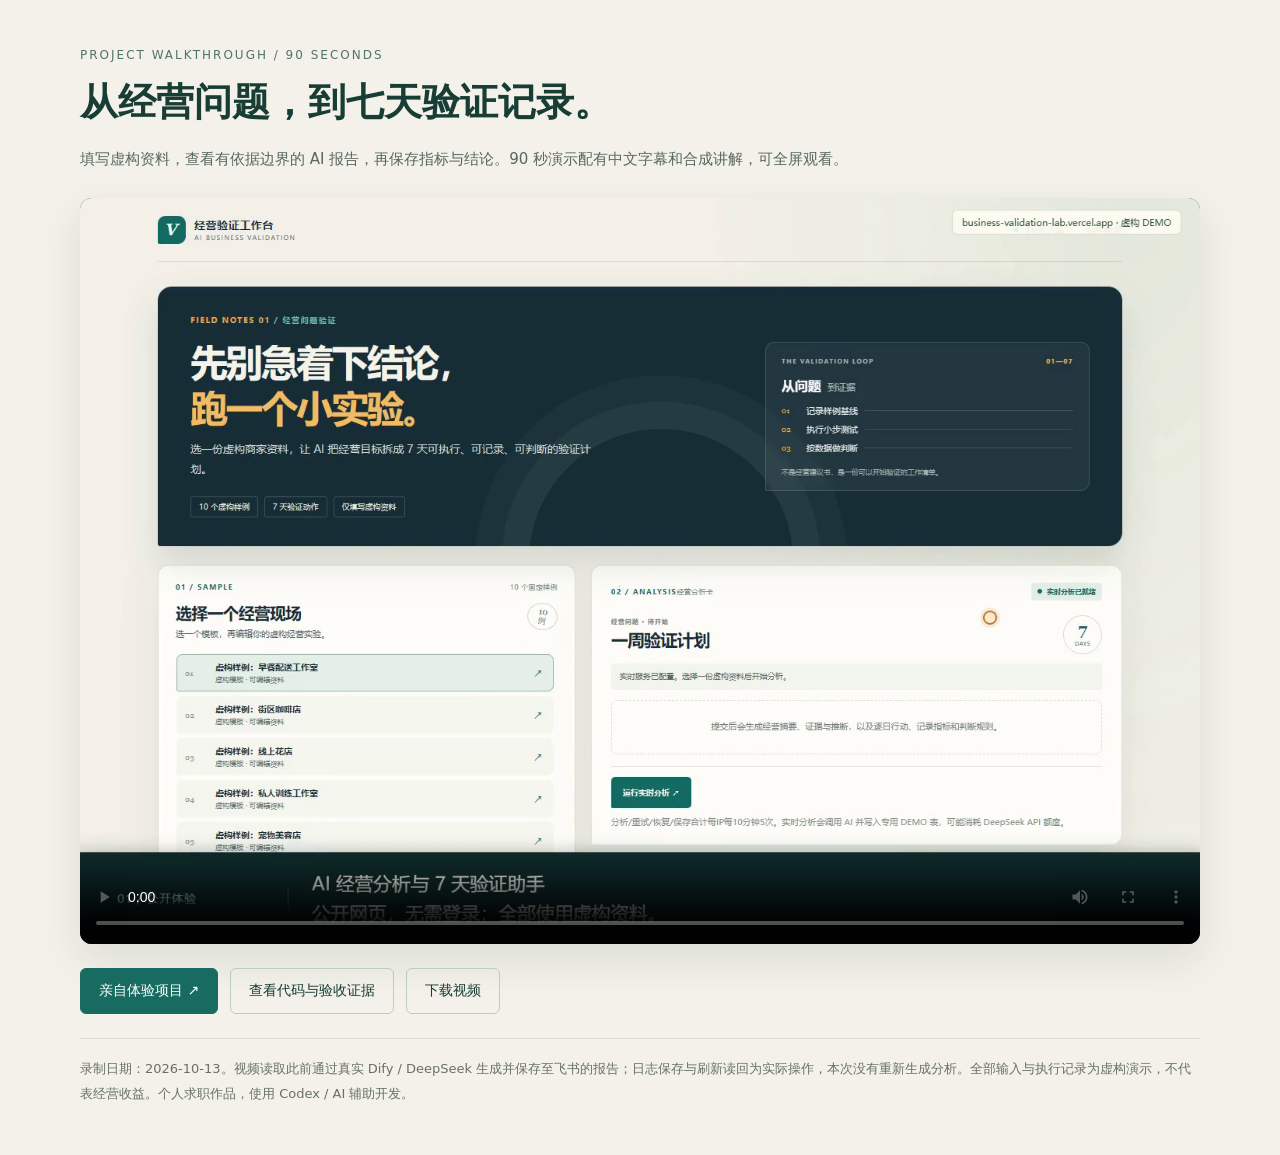
==== static/demo/index.html @ 0d1d4eaa "docs: add narrated 90-second project walkthrough" ====
<!doctype html>
<html lang="zh-CN">
  <head>
    <meta charset="utf-8">
    <meta name="viewport" content="width=device-width, initial-scale=1">
    <meta name="theme-color" content="#102c2b">
    <meta name="description" content="90 秒了解 AI 经营分析与七天验证：填写虚构资料、读取真实报告、保存日志并刷新恢复。">
    <title>90 秒项目演示 · AI 经营分析与 7 天验证助手</title>
    <style>
      :root { color-scheme: light; font-family: "Microsoft YaHei", "PingFang SC", system-ui, sans-serif; color: #173d35; background: #f3f1e9; }
      * { box-sizing: border-box; }
      body { margin: 0; }
      main { width: min(1120px, calc(100% - 40px)); margin: 48px auto; }
      .kicker { margin: 0 0 14px; color: #527369; font-size: 12px; letter-spacing: 2px; }
      h1 { margin: 0 0 16px; font-size: clamp(25px, 4vw, 38px); line-height: 1.4; }
      .intro { max-width: 780px; margin: 0 0 24px; font-size: 15px; line-height: 1.9; color: #57685e; }
      video { display: block; width: 100%; aspect-ratio: 3 / 2; background: #102c2b; border-radius: 12px; box-shadow: 0 16px 44px #173d351a; }
      .actions { display: flex; flex-wrap: wrap; gap: 12px; margin: 24px 0; }
      .actions a { display: inline-flex; align-items: center; justify-content: center; min-height: 46px; padding: 11px 18px; border: 1px solid #bdcdc2; border-radius: 6px; text-decoration: none; color: #173d35; font-size: 14px; }
      .actions .primary { background: #176b60; border-color: #176b60; color: white; }
      a:focus-visible, video:focus-visible { outline: 3px solid #bd802d; outline-offset: 4px; }
      .note { margin: 0; padding-top: 18px; border-top: 1px solid #d9dfd4; color: #677268; font-size: 13px; line-height: 1.9; }
      @media (max-width: 600px) { main { width: calc(100% - 28px); margin: 30px auto; } .actions a { flex: 1 1 auto; } video { border-radius: 7px; } }
    </style>
  </head>
  <body>
    <main>
      <p class="kicker">PROJECT WALKTHROUGH / 90 SECONDS</p>
      <h1>从经营问题，到七天验证记录。</h1>
      <p class="intro">填写虚构资料，查看有依据边界的 AI 报告，再保存指标与结论。90 秒演示配有中文字幕和合成讲解，可全屏观看。</p>
      <video controls playsinline preload="metadata" poster="/static/demo/demo-poster.png" aria-label="AI 经营分析与七天验证助手，90 秒操作演示">
        <source src="/static/demo/project-demo.mp4" type="video/mp4">
        <track kind="captions" src="/static/demo/project-demo.vtt" srclang="zh-CN" label="中文讲解字幕">
        你的浏览器无法播放视频，请下载 MP4 后观看。
      </video>
      <nav class="actions" aria-label="体验与资料">
        <a class="primary" href="/">亲自体验项目 ↗</a>
        <a href="https://github.com/Heart727/business-validation-lab">查看代码与验收证据</a>
        <a href="/static/demo/project-demo.mp4" download="AI经营分析_90秒演示.mp4">下载视频</a>
      </nav>
      <p class="note">录制日期：2026-10-13。视频读取此前通过真实 Dify / DeepSeek 生成并保存至飞书的报告；日志保存与刷新读回为实际操作，本次没有重新生成分析。全部输入与执行记录为虚构演示，不代表经营收益。个人求职作品，使用 Codex / AI 辅助开发。</p>
    </main>
  </body>
</html>
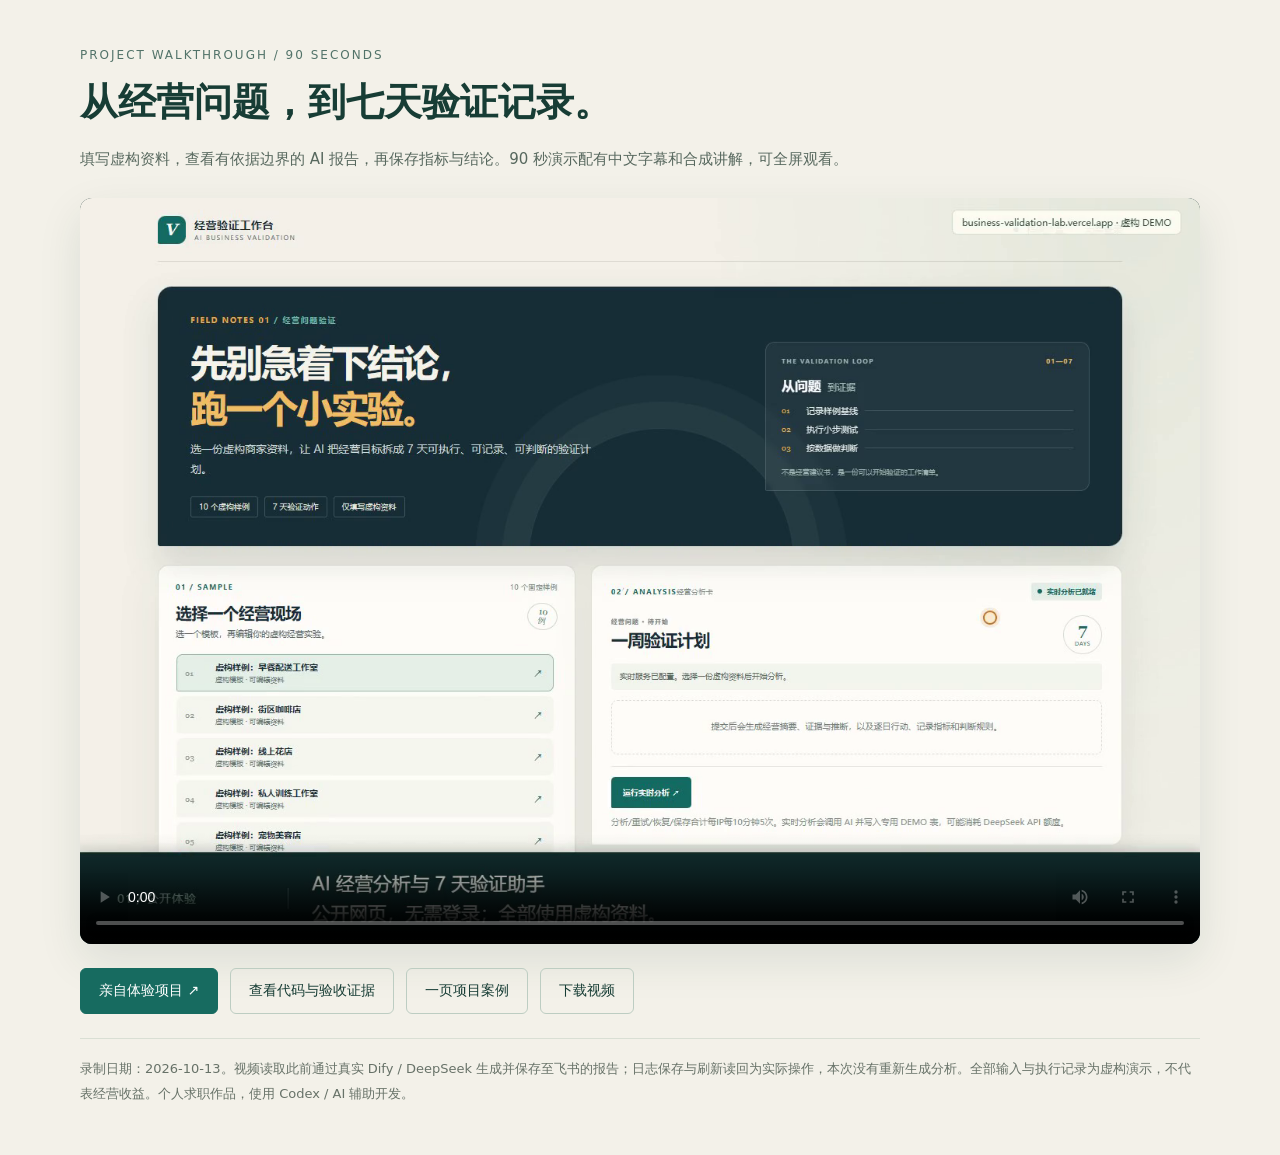
==== commit 0c9b0bc5: "docs: publish one-page project case and interview guide" ====
--- a/static/demo/index.html
+++ b/static/demo/index.html
@@ -36,6 +36,7 @@
       <nav class="actions" aria-label="体验与资料">
         <a class="primary" href="/">亲自体验项目 ↗</a>
         <a href="https://github.com/Heart727/business-validation-lab">查看代码与验收证据</a>
+        <a href="/static/demo/project-case.pdf">一页项目案例</a>
         <a href="/static/demo/project-demo.mp4" download="AI经营分析_90秒演示.mp4">下载视频</a>
       </nav>
       <p class="note">录制日期：2026-10-13。视频读取此前通过真实 Dify / DeepSeek 生成并保存至飞书的报告；日志保存与刷新读回为实际操作，本次没有重新生成分析。全部输入与执行记录为虚构演示，不代表经营收益。个人求职作品，使用 Codex / AI 辅助开发。</p>
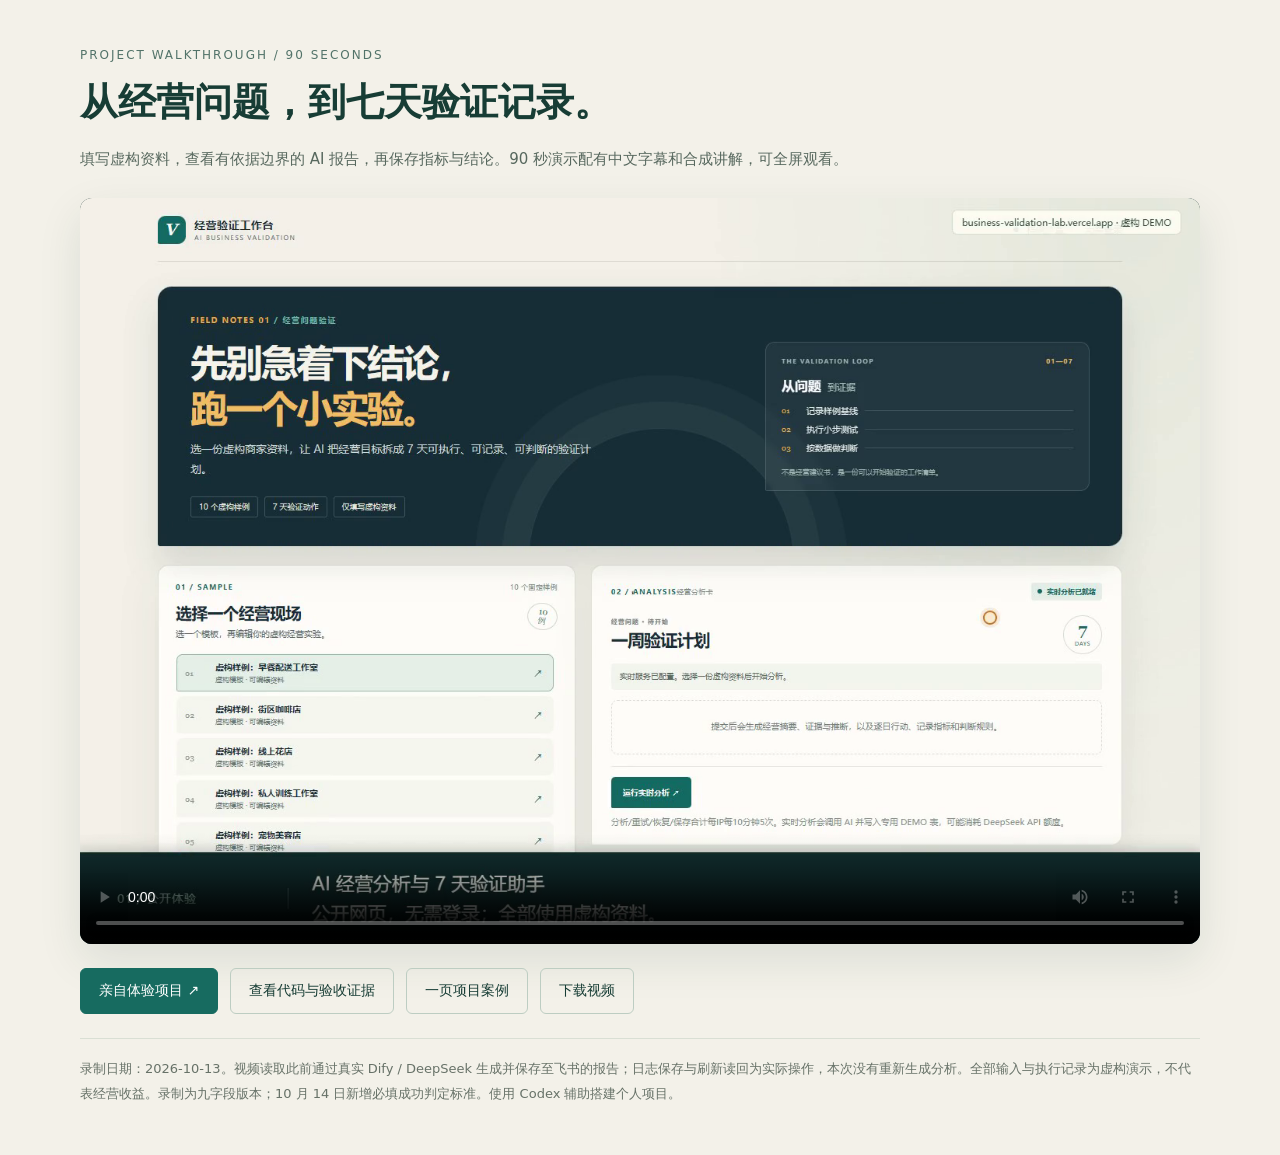
==== commit d98ca829: "feat: practice required success criteria and resilient idempotent intake" ====
--- a/static/demo/index.html
+++ b/static/demo/index.html
@@ -39,7 +39,7 @@
         <a href="/static/demo/project-case.pdf">一页项目案例</a>
         <a href="/static/demo/project-demo.mp4" download="AI经营分析_90秒演示.mp4">下载视频</a>
       </nav>
-      <p class="note">录制日期：2026-10-13。视频读取此前通过真实 Dify / DeepSeek 生成并保存至飞书的报告；日志保存与刷新读回为实际操作，本次没有重新生成分析。全部输入与执行记录为虚构演示，不代表经营收益。个人求职作品，使用 Codex / AI 辅助开发。</p>
+      <p class="note">录制日期：2026-10-13。视频读取此前通过真实 Dify / DeepSeek 生成并保存至飞书的报告；日志保存与刷新读回为实际操作，本次没有重新生成分析。全部输入与执行记录为虚构演示，不代表经营收益。录制为九字段版本；10 月 14 日新增必填成功判定标准。使用 Codex 辅助搭建个人项目。</p>
     </main>
   </body>
 </html>
